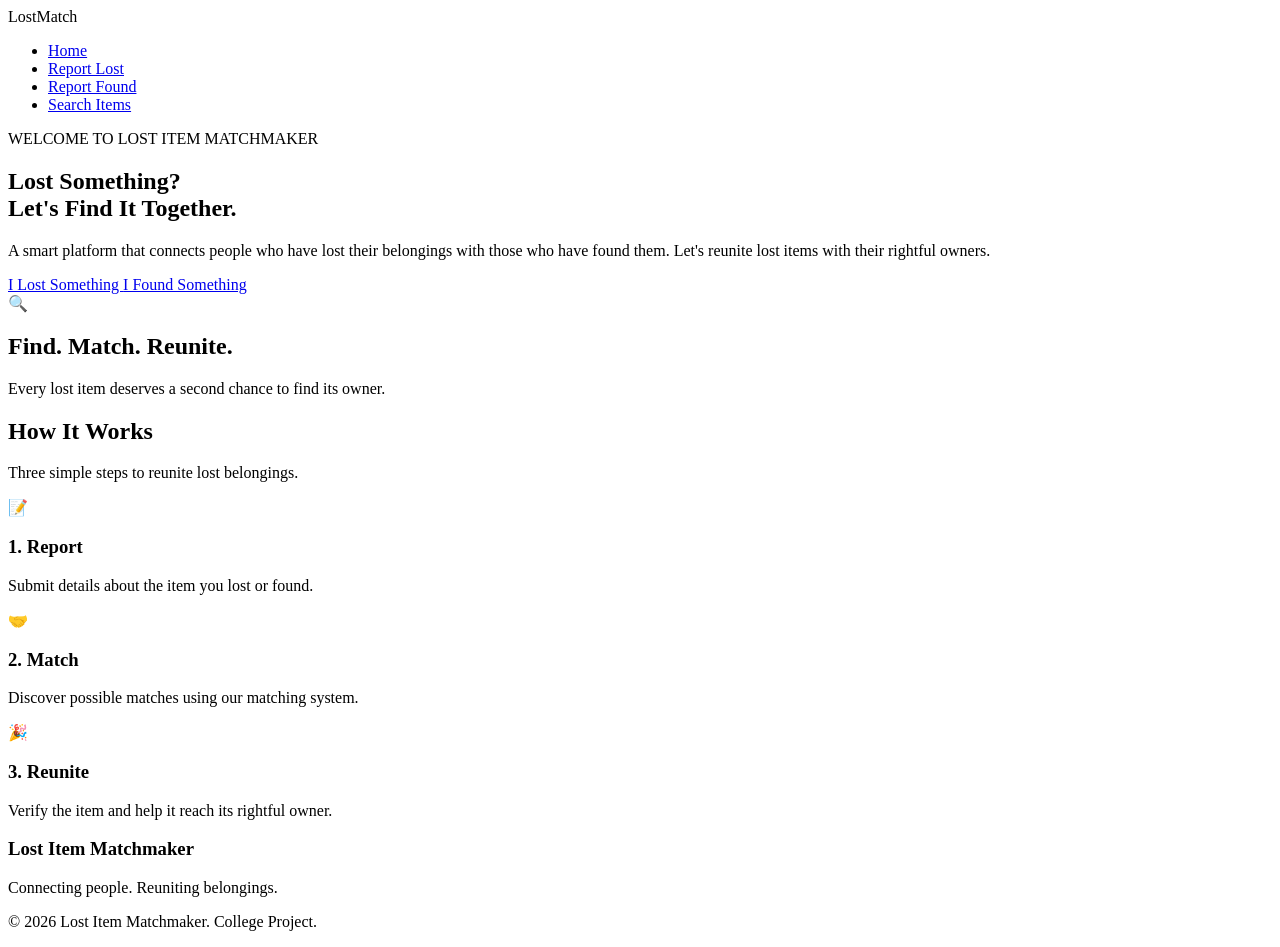
==== index.html @ 39bf61d3 "Add files via upload" ====
<!DOCTYPE html>
<html lang="en">
<head>
    <meta charset="UTF-8">
    <meta name="viewport" content="width=device-width, initial-scale=1.0">
    <title>Lost Item Matchmaker</title>
    <link rel="stylesheet" href="css/style.css">
</head>

<body>

    <!-- Navigation Bar -->
    <header>
        <nav class="navbar">
            <div class="logo">Lost<span>Match</span></div>

            <ul class="nav-links">
                <li><a href="index.html">Home</a></li>
                <li><a href="lost.html">Report Lost</a></li>
                <li><a href="found.html">Report Found</a></li>
                <li><a href="matches.html">Search Items</a></li>
            </ul>
        </nav>
    </header>

    <!-- Hero Section -->
    <section class="hero">

        <div class="hero-content">
            <p class="tagline">WELCOME TO LOST ITEM MATCHMAKER</p>

            <h1>Lost Something?<br>
                <span>Let's Find It Together.</span>
            </h1>

            <p class="description">
                A smart platform that connects people who have
                lost their belongings with those who have found them.
                Let's reunite lost items with their rightful owners.
            </p>

            <div class="hero-buttons">
                <a href="lost.html" class="btn primary">
                    I Lost Something
                </a>

                <a href="found.html" class="btn secondary">
                    I Found Something
                </a>
            </div>
        </div>

        <div class="hero-image">
            <div class="image-card">
                <div class="emoji">🔍</div>
                <h2>Find. Match. Reunite.</h2>
                <p>Every lost item deserves a second chance to find its owner.</p>
            </div>
        </div>

    </section>

    <!-- How It Works -->
    <section class="how-it-works" id="how">
        <h2>How It Works</h2>
        <p class="section-description">
            Three simple steps to reunite lost belongings.
        </p>

        <div class="steps">

            <div class="step-card">
                <div class="step-icon">📝</div>
                <h3>1. Report</h3>
                <p>Submit details about the item you lost or found.</p>
            </div>

            <div class="step-card">
                <div class="step-icon">🤝</div>
                <h3>2. Match</h3>
                <p>Discover possible matches using our matching system.</p>
            </div>

            <div class="step-card">
                <div class="step-icon">🎉</div>
                <h3>3. Reunite</h3>
                <p>Verify the item and help it reach its rightful owner.</p>
            </div>

        </div>
    </section>

    <!-- Footer -->
    <footer>
        <h3>Lost Item Matchmaker</h3>
        <p>Connecting people. Reuniting belongings.</p>
        <p class="copyright">
            © 2026 Lost Item Matchmaker. College Project.
        </p>
    </footer>

</body>
</html>
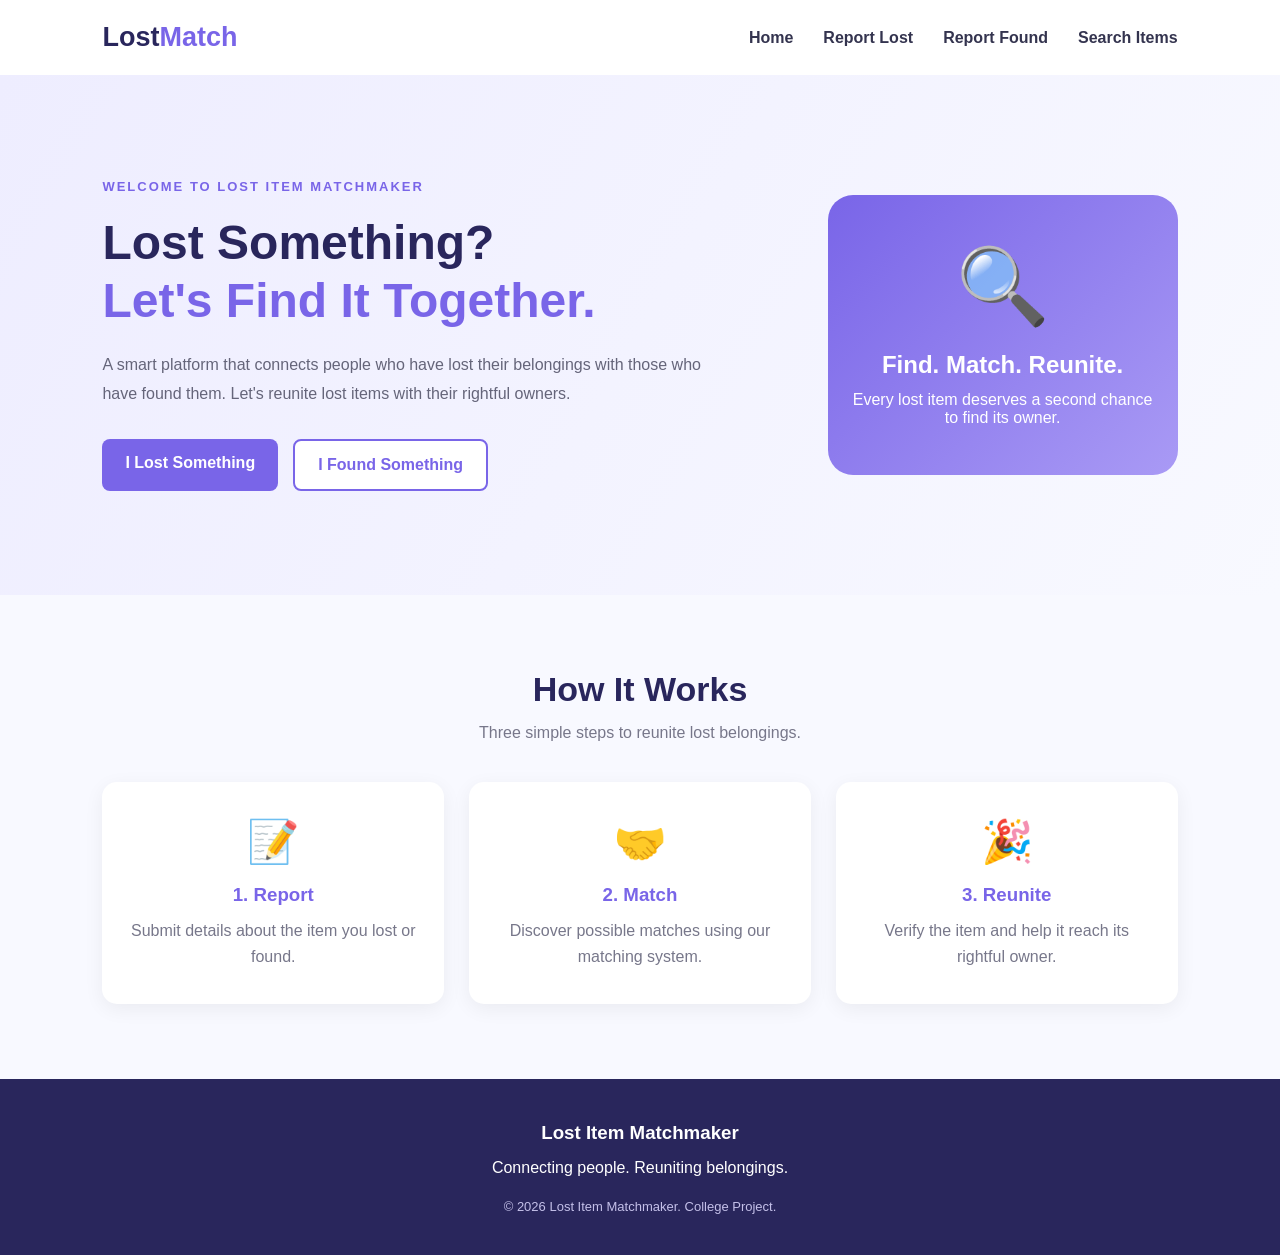
==== commit 80b2adae: "Fix CSS file path" ====
--- a/index.html
+++ b/index.html
@@ -5,7 +5,7 @@
     <meta charset="UTF-8">
     <meta name="viewport" content="width=device-width, initial-scale=1.0">
     <title>Lost Item Matchmaker</title>
-    <link rel="stylesheet" href="css/style.css">
+    <link rel="stylesheet" href="style.css">
 </head>
 
 <body>
--- a/style.css
+++ b/style.css
@@ -0,0 +1,242 @@
+
+/* General Styling */
+* {
+    margin: 0;
+    padding: 0;
+    box-sizing: border-box;
+}
+
+body {
+    font-family: Arial, sans-serif;
+    background-color: #f8f9ff;
+    color: #20213a;
+}
+
+/* Navigation Bar */
+.navbar {
+    display: flex;
+    justify-content: space-between;
+    align-items: center;
+    padding: 22px 8%;
+    background-color: white;
+}
+
+.logo {
+    font-size: 27px;
+    font-weight: bold;
+    color: #29265c;
+}
+
+.logo span {
+    color: #7965e8;
+}
+
+.nav-links {
+    display: flex;
+    list-style: none;
+    gap: 30px;
+}
+
+.nav-links a {
+    text-decoration: none;
+    color: #34344f;
+    font-weight: 600;
+}
+
+.nav-links a:hover {
+    color: #7965e8;
+}
+
+/* Hero Section */
+.hero {
+    min-height: 520px;
+    padding: 80px 8%;
+    display: flex;
+    align-items: center;
+    justify-content: space-between;
+    gap: 50px;
+    background: linear-gradient(120deg, #eeedff, #f8f9ff);
+}
+
+.hero-content {
+    max-width: 600px;
+}
+
+.tagline {
+    color: #7965e8;
+    font-weight: bold;
+    letter-spacing: 2px;
+    font-size: 13px;
+    margin-bottom: 20px;
+}
+
+.hero h1 {
+    font-size: 48px;
+    line-height: 1.2;
+    margin-bottom: 22px;
+    color: #29265c;
+}
+
+.hero h1 span {
+    color: #7965e8;
+}
+
+.description {
+    color: #65657a;
+    font-size: 16px;
+    line-height: 1.8;
+    margin-bottom: 30px;
+}
+
+/* Buttons */
+.hero-buttons {
+    display: flex;
+    flex-wrap: wrap;
+    gap: 15px;
+}
+
+.btn {
+    padding: 15px 23px;
+    border-radius: 8px;
+    text-decoration: none;
+    font-weight: bold;
+    transition: 0.3s;
+}
+
+.primary {
+    background-color: #7965e8;
+    color: white;
+}
+
+.secondary {
+    background-color: white;
+    color: #7965e8;
+    border: 2px solid #7965e8;
+}
+
+.btn:hover {
+    transform: translateY(-3px);
+}
+
+/* Hero Image Card */
+.hero-image {
+    width: 350px;
+    min-height: 280px;
+    display: flex;
+    align-items: center;
+    justify-content: center;
+    background: linear-gradient(135deg, #7965e8, #a99af5);
+    border-radius: 25px;
+    padding: 25px;
+}
+
+.image-card {
+    text-align: center;
+    color: white;
+}
+
+.emoji {
+    font-size: 75px;
+    margin-bottom: 20px;
+}
+
+.image-card h2 {
+    margin-bottom: 12px;
+}
+
+/* How It Works */
+.how-it-works {
+    padding: 75px 8%;
+    text-align: center;
+}
+
+.how-it-works h2 {
+    font-size: 34px;
+    color: #29265c;
+}
+
+.section-description {
+    color: #77778a;
+    margin: 15px 0 40px;
+}
+
+.steps {
+    display: flex;
+    gap: 25px;
+    justify-content: center;
+}
+
+.step-card {
+    background-color: white;
+    padding: 35px 25px;
+    border-radius: 15px;
+    flex: 1;
+    box-shadow: 0 5px 20px rgba(0,0,0,0.06);
+}
+
+.step-icon {
+    font-size: 42px;
+    margin-bottom: 18px;
+}
+
+.step-card h3 {
+    color: #7965e8;
+    margin-bottom: 12px;
+}
+
+.step-card p {
+    color: #77778a;
+    line-height: 1.6;
+}
+
+/* Footer */
+footer {
+    background-color: #29265c;
+    color: white;
+    text-align: center;
+    padding: 35px 15px;
+    line-height: 2;
+}
+
+.copyright {
+    font-size: 13px;
+    color: #c4c0e9;
+    margin-top: 10px;
+}
+
+/* Mobile Responsive Design */
+@media (max-width: 768px) {
+
+    .navbar {
+        flex-direction: column;
+        gap: 20px;
+    }
+
+    .nav-links {
+        flex-wrap: wrap;
+        justify-content: center;
+        gap: 15px;
+    }
+
+    .hero {
+        flex-direction: column;
+        text-align: center;
+        padding: 55px 6%;
+    }
+
+    .hero h1 {
+        font-size: 36px;
+    }
+
+    .hero-buttons {
+        justify-content: center;
+    }
+
+    .hero-image {
+        width: 100%;
+    }
+
+    .steps {
+        flex-direction: column;
+    }
+}
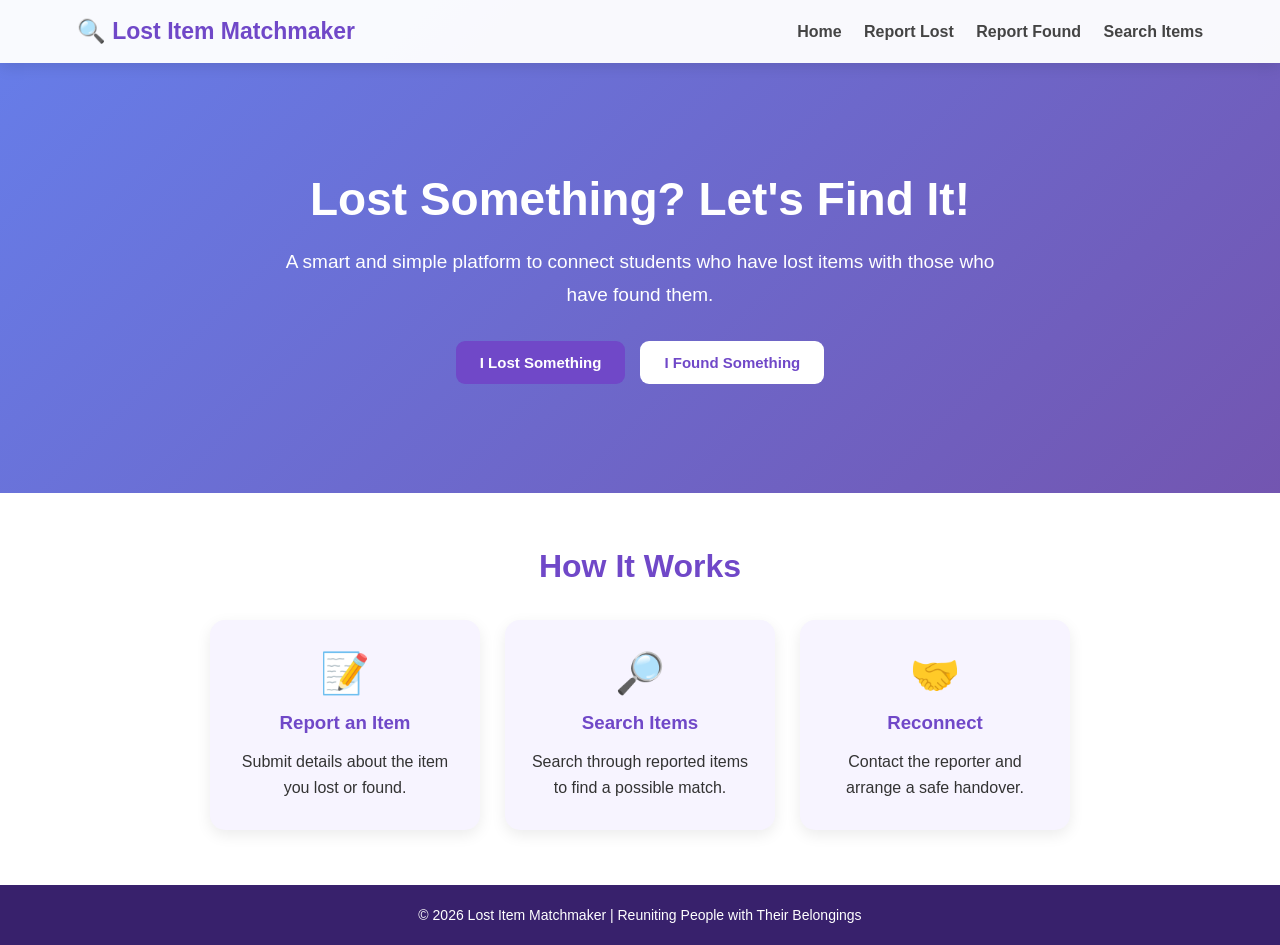
==== commit 751f6190: "Add files via upload" ====
--- a/index.html
+++ b/index.html
@@ -1,4 +1,3 @@
-
 <!DOCTYPE html>
 <html lang="en">
 <head>
@@ -7,98 +6,63 @@
     <title>Lost Item Matchmaker</title>
     <link rel="stylesheet" href="style.css">
 </head>
-
 <body>
 
-    <!-- Navigation Bar -->
-    <header>
-        <nav class="navbar">
-            <div class="logo">Lost<span>Match</span></div>
+    <nav>
+        <h2>🔍 Lost Item Matchmaker</h2>
+        <div>
+            <a href="index.html">Home</a>
+            <a href="lost.html">Report Lost</a>
+            <a href="found.html">Report Found</a>
+            <a href="matches.html">Search Items</a>
+        </div>
+    </nav>
 
-            <ul class="nav-links">
-                <li><a href="index.html">Home</a></li>
-                <li><a href="lost.html">Report Lost</a></li>
-                <li><a href="found.html">Report Found</a></li>
-                <li><a href="matches.html">Search Items</a></li>
-            </ul>
-        </nav>
-    </header>
+    <section class="hero">
+        <div class="hero-content">
+            <h1>Lost Something? Let's Find It!</h1>
 
-    <!-- Hero Section -->
-    <section class="hero">
-
-        <div class="hero-content">
-            <p class="tagline">WELCOME TO LOST ITEM MATCHMAKER</p>
-
-            <h1>Lost Something?<br>
-                <span>Let's Find It Together.</span>
-            </h1>
-
-            <p class="description">
-                A smart platform that connects people who have
-                lost their belongings with those who have found them.
-                Let's reunite lost items with their rightful owners.
+            <p>
+                A smart and simple platform to connect students
+                who have lost items with those who have found them.
             </p>
 
             <div class="hero-buttons">
-                <a href="lost.html" class="btn primary">
-                    I Lost Something
-                </a>
-
-                <a href="found.html" class="btn secondary">
-                    I Found Something
-                </a>
+                <a href="lost.html" class="btn">I Lost Something</a>
+                <a href="found.html" class="btn secondary">I Found Something</a>
             </div>
         </div>
-
-        <div class="hero-image">
-            <div class="image-card">
-                <div class="emoji">🔍</div>
-                <h2>Find. Match. Reunite.</h2>
-                <p>Every lost item deserves a second chance to find its owner.</p>
-            </div>
-        </div>
-
     </section>
 
-    <!-- How It Works -->
-    <section class="how-it-works" id="how">
+    <section class="features">
         <h2>How It Works</h2>
-        <p class="section-description">
-            Three simple steps to reunite lost belongings.
-        </p>
 
-        <div class="steps">
+        <div class="feature-container">
 
-            <div class="step-card">
-                <div class="step-icon">📝</div>
-                <h3>1. Report</h3>
+            <div class="feature-card">
+                <div class="icon">📝</div>
+                <h3>Report an Item</h3>
                 <p>Submit details about the item you lost or found.</p>
             </div>
 
-            <div class="step-card">
-                <div class="step-icon">🤝</div>
-                <h3>2. Match</h3>
-                <p>Discover possible matches using our matching system.</p>
+            <div class="feature-card">
+                <div class="icon">🔎</div>
+                <h3>Search Items</h3>
+                <p>Search through reported items to find a possible match.</p>
             </div>
 
-            <div class="step-card">
-                <div class="step-icon">🎉</div>
-                <h3>3. Reunite</h3>
-                <p>Verify the item and help it reach its rightful owner.</p>
+            <div class="feature-card">
+                <div class="icon">🤝</div>
+                <h3>Reconnect</h3>
+                <p>Contact the reporter and arrange a safe handover.</p>
             </div>
 
         </div>
     </section>
 
-    <!-- Footer -->
     <footer>
-        <h3>Lost Item Matchmaker</h3>
-        <p>Connecting people. Reuniting belongings.</p>
-        <p class="copyright">
-            © 2026 Lost Item Matchmaker. College Project.
-        </p>
+        <p>© 2026 Lost Item Matchmaker | Reuniting People with Their Belongings</p>
     </footer>
 
 </body>
-</html>
+</html>
--- a/style.css
+++ b/style.css
@@ -1,5 +1,5 @@
-
-/* General Styling */
+/* GENERAL SETTINGS */
+
 * {
     margin: 0;
     padding: 0;
@@ -7,236 +7,380 @@
 }
 
 body {
-    font-family: Arial, sans-serif;
-    background-color: #f8f9ff;
-    color: #20213a;
-}
-
-/* Navigation Bar */
-.navbar {
+    font-family: 'Segoe UI', Arial, sans-serif;
+    background: linear-gradient(135deg, #667eea, #764ba2);
+    min-height: 100vh;
+    color: #333;
+}
+
+
+/* NAVIGATION BAR */
+
+nav {
+    background: rgba(255, 255, 255, 0.96);
+    padding: 18px 6%;
     display: flex;
     justify-content: space-between;
     align-items: center;
-    padding: 22px 8%;
-    background-color: white;
-}
-
-.logo {
-    font-size: 27px;
-    font-weight: bold;
-    color: #29265c;
-}
-
-.logo span {
-    color: #7965e8;
-}
-
-.nav-links {
-    display: flex;
-    list-style: none;
-    gap: 30px;
-}
-
-.nav-links a {
-    text-decoration: none;
-    color: #34344f;
-    font-weight: 600;
-}
-
-.nav-links a:hover {
-    color: #7965e8;
-}
-
-/* Hero Section */
-.hero {
-    min-height: 520px;
-    padding: 80px 8%;
-    display: flex;
-    align-items: center;
-    justify-content: space-between;
-    gap: 50px;
-    background: linear-gradient(120deg, #eeedff, #f8f9ff);
-}
-
-.hero-content {
-    max-width: 600px;
-}
-
-.tagline {
-    color: #7965e8;
-    font-weight: bold;
-    letter-spacing: 2px;
-    font-size: 13px;
-    margin-bottom: 20px;
-}
-
-.hero h1 {
-    font-size: 48px;
-    line-height: 1.2;
-    margin-bottom: 22px;
-    color: #29265c;
-}
-
-.hero h1 span {
-    color: #7965e8;
-}
-
-.description {
-    color: #65657a;
-    font-size: 16px;
-    line-height: 1.8;
-    margin-bottom: 30px;
-}
-
-/* Buttons */
-.hero-buttons {
-    display: flex;
     flex-wrap: wrap;
     gap: 15px;
-}
+    box-shadow: 0 3px 15px rgba(0,0,0,0.12);
+}
+
+nav h2 {
+    color: #7048c8;
+    font-size: 23px;
+}
+
+nav a {
+    text-decoration: none;
+    color: #444;
+    margin-left: 18px;
+    font-weight: 600;
+    transition: 0.3s;
+}
+
+nav a:hover {
+    color: #764ba2;
+}
+
+
+/* HOME PAGE */
+
+.hero {
+    min-height: 430px;
+    display: flex;
+    align-items: center;
+    justify-content: center;
+    text-align: center;
+    padding: 50px 20px;
+    color: white;
+}
+
+.hero-content {
+    max-width: 750px;
+}
+
+.hero h1 {
+    font-size: 46px;
+    margin-bottom: 20px;
+}
+
+.hero p {
+    font-size: 19px;
+    line-height: 1.7;
+    margin-bottom: 30px;
+}
+
+.hero-buttons {
+    display: flex;
+    justify-content: center;
+    flex-wrap: wrap;
+    gap: 15px;
+}
+
+
+/* BUTTONS */
 
 .btn {
-    padding: 15px 23px;
+    display: inline-block;
+    background: #7048c8;
+    color: white;
+    padding: 13px 24px;
+    border: none;
+    border-radius: 9px;
+    text-decoration: none;
+    font-size: 15px;
+    font-weight: bold;
+    cursor: pointer;
+    transition: 0.3s;
+}
+
+.btn:hover {
+    background: #5432a1;
+    transform: translateY(-2px);
+}
+
+.secondary {
+    background: white;
+    color: #7048c8;
+}
+
+.secondary:hover {
+    background: #eee8ff;
+}
+
+
+/* FEATURES SECTION */
+
+.features {
+    background: white;
+    padding: 55px 7%;
+    text-align: center;
+}
+
+.features h2 {
+    color: #7048c8;
+    font-size: 32px;
+    margin-bottom: 35px;
+}
+
+.feature-container {
+    display: flex;
+    justify-content: center;
+    gap: 25px;
+    flex-wrap: wrap;
+}
+
+.feature-card {
+    background: #f7f4ff;
+    padding: 30px 22px;
+    width: 270px;
+    border-radius: 15px;
+    box-shadow: 0 5px 15px rgba(0,0,0,0.08);
+    transition: 0.3s;
+}
+
+.feature-card:hover {
+    transform: translateY(-7px);
+}
+
+.feature-card h3 {
+    color: #7048c8;
+    margin: 15px 0;
+}
+
+.feature-card p {
+    line-height: 1.6;
+}
+
+.icon {
+    font-size: 40px;
+}
+
+
+/* FORM PAGES */
+
+.form-container {
+    background: white;
+    max-width: 550px;
+    width: 90%;
+    margin: 45px auto;
+    padding: 35px;
+    border-radius: 18px;
+    box-shadow: 0 8px 25px rgba(0,0,0,0.18);
+}
+
+.form-container h1 {
+    color: #7048c8;
+    text-align: center;
+    margin-bottom: 12px;
+}
+
+.subtitle {
+    text-align: center;
+    color: #777;
+    margin-bottom: 25px;
+}
+
+
+/* FORM INPUTS */
+
+form label {
+    display: block;
+    margin-top: 16px;
+    margin-bottom: 7px;
+    font-weight: 600;
+    color: #444;
+}
+
+input,
+select,
+textarea {
+    width: 100%;
+    padding: 13px;
+    border: 1px solid #ddd;
     border-radius: 8px;
+    font-size: 15px;
+    outline: none;
+    background: #fafafa;
+}
+
+input:focus,
+select:focus,
+textarea:focus {
+    border-color: #7048c8;
+    box-shadow: 0 0 5px rgba(112,72,200,0.25);
+}
+
+textarea {
+    resize: vertical;
+    min-height: 100px;
+}
+
+.submit-btn {
+    width: 100%;
+    margin-top: 25px;
+}
+
+#message {
+    color: #18864b;
+    text-align: center;
+    font-weight: bold;
+    margin-top: 20px;
+}
+
+
+/* SEARCH PAGE */
+
+.search-container {
+    background: white;
+    max-width: 950px;
+    width: 92%;
+    margin: 45px auto;
+    padding: 35px;
+    border-radius: 18px;
+    box-shadow: 0 8px 25px rgba(0,0,0,0.18);
+}
+
+.search-container h1 {
+    color: #7048c8;
+    text-align: center;
+    margin-bottom: 12px;
+}
+
+.search-box {
+    display: flex;
+    flex-wrap: wrap;
+    gap: 12px;
+    margin-bottom: 35px;
+}
+
+.search-box input,
+.search-box select {
+    flex: 1 1 180px;
+}
+
+.clear-btn {
+    background: #777;
+}
+
+.clear-btn:hover {
+    background: #555;
+}
+
+.results-heading {
+    color: #7048c8;
+    margin-bottom: 20px;
+}
+
+
+/* ITEM RESULT CARDS */
+
+.item-card {
+    background: #f7f4ff;
+    padding: 22px;
+    margin-bottom: 18px;
+    border-radius: 12px;
+    border-left: 5px solid #7048c8;
+}
+
+.item-card h3 {
+    color: #7048c8;
+    margin-bottom: 12px;
+    font-size: 21px;
+}
+
+.item-card p {
+    margin: 9px 0;
+    line-height: 1.5;
+}
+
+.lost-badge,
+.found-badge {
+    display: inline-block;
+    padding: 5px 12px;
+    border-radius: 20px;
+    font-size: 12px;
+    font-weight: bold;
+    margin-bottom: 12px;
+}
+
+.lost-badge {
+    background: #ffe0e0;
+    color: #c62828;
+}
+
+.found-badge {
+    background: #d9f8e5;
+    color: #18864b;
+}
+
+.contact-btn {
+    margin-top: 12px;
+}
+
+.no-results {
+    text-align: center;
+    padding: 25px;
+    color: #777;
+    background: #f7f4ff;
+    border-radius: 10px;
+}
+
+
+/* BACK LINK */
+
+.back-link {
+    display: block;
+    text-align: center;
+    color: #7048c8;
     text-decoration: none;
     font-weight: bold;
-    transition: 0.3s;
-}
-
-.primary {
-    background-color: #7965e8;
+    margin-top: 25px;
+}
+
+.back-link:hover {
+    text-decoration: underline;
+}
+
+
+/* FOOTER */
+
+footer {
+    background: #38216c;
     color: white;
-}
-
-.secondary {
-    background-color: white;
-    color: #7965e8;
-    border: 2px solid #7965e8;
-}
-
-.btn:hover {
-    transform: translateY(-3px);
-}
-
-/* Hero Image Card */
-.hero-image {
-    width: 350px;
-    min-height: 280px;
-    display: flex;
-    align-items: center;
-    justify-content: center;
-    background: linear-gradient(135deg, #7965e8, #a99af5);
-    border-radius: 25px;
-    padding: 25px;
-}
-
-.image-card {
-    text-align: center;
-    color: white;
-}
-
-.emoji {
-    font-size: 75px;
-    margin-bottom: 20px;
-}
-
-.image-card h2 {
-    margin-bottom: 12px;
-}
-
-/* How It Works */
-.how-it-works {
-    padding: 75px 8%;
-    text-align: center;
-}
-
-.how-it-works h2 {
-    font-size: 34px;
-    color: #29265c;
-}
-
-.section-description {
-    color: #77778a;
-    margin: 15px 0 40px;
-}
-
-.steps {
-    display: flex;
-    gap: 25px;
-    justify-content: center;
-}
-
-.step-card {
-    background-color: white;
-    padding: 35px 25px;
-    border-radius: 15px;
-    flex: 1;
-    box-shadow: 0 5px 20px rgba(0,0,0,0.06);
-}
-
-.step-icon {
-    font-size: 42px;
-    margin-bottom: 18px;
-}
-
-.step-card h3 {
-    color: #7965e8;
-    margin-bottom: 12px;
-}
-
-.step-card p {
-    color: #77778a;
-    line-height: 1.6;
-}
-
-/* Footer */
-footer {
-    background-color: #29265c;
-    color: white;
-    text-align: center;
-    padding: 35px 15px;
-    line-height: 2;
-}
-
-.copyright {
-    font-size: 13px;
-    color: #c4c0e9;
-    margin-top: 10px;
-}
-
-/* Mobile Responsive Design */
-@media (max-width: 768px) {
-
-    .navbar {
-        flex-direction: column;
-        gap: 20px;
-    }
-
-    .nav-links {
-        flex-wrap: wrap;
-        justify-content: center;
-        gap: 15px;
-    }
-
-    .hero {
+    text-align: center;
+    padding: 22px;
+    font-size: 14px;
+}
+
+
+/* MOBILE RESPONSIVENESS */
+
+@media (max-width: 700px) {
+
+    nav {
         flex-direction: column;
         text-align: center;
-        padding: 55px 6%;
+    }
+
+    nav a {
+        display: inline-block;
+        margin: 8px;
     }
 
     .hero h1 {
-        font-size: 36px;
-    }
-
-    .hero-buttons {
-        justify-content: center;
-    }
-
-    .hero-image {
-        width: 100%;
-    }
-
-    .steps {
-        flex-direction: column;
-    }
-}
+        font-size: 32px;
+    }
+
+    .hero p {
+        font-size: 16px;
+    }
+
+    .form-container,
+    .search-container {
+        padding: 23px;
+    }
+
+}
